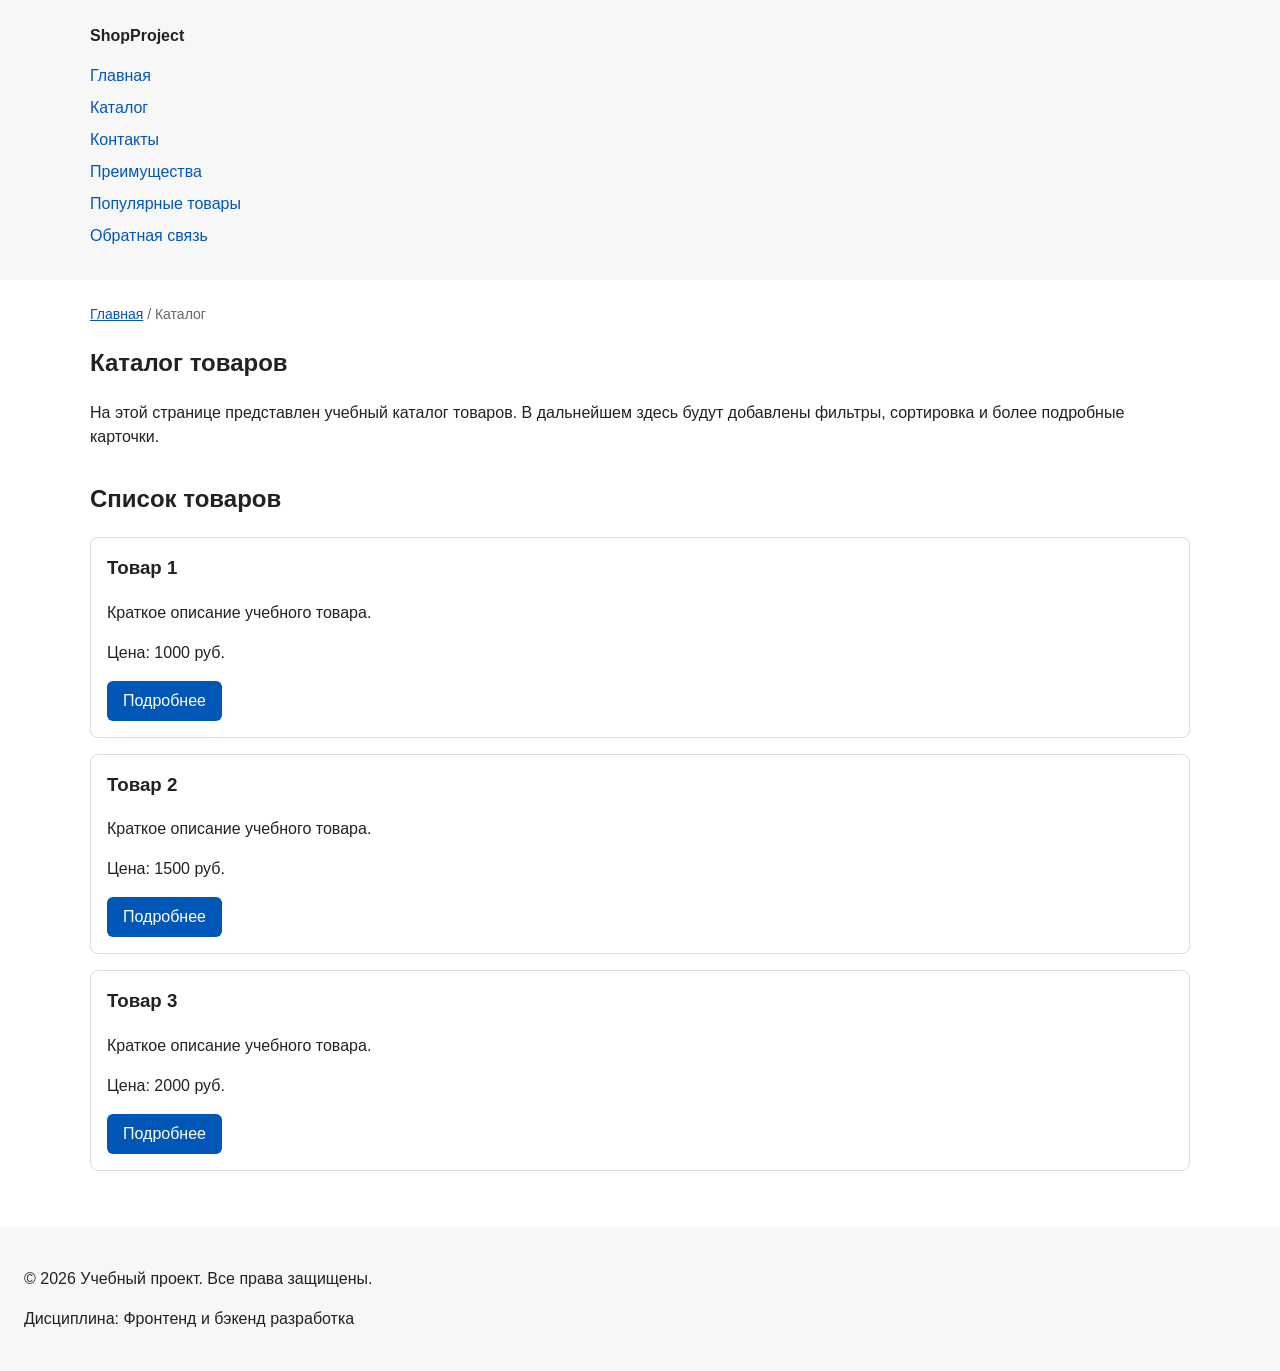
==== catalog.html @ af796faf "feat: add multi-page structure navigation and anchors" ====
<!DOCTYPE html>
<html lang="ru">
<head>
  <meta charset="UTF-8">
  <meta name="viewport" content="width=device-width, initial-scale=1.0">
  <meta name="description" content="Каталог товаров учебного интернет-магазина.">
  <title>Каталог товаров — Учебный интернет-магазин</title>
  <link rel="stylesheet" href="css/style.css">
</head>
<body>
  <header>
    <div class="site-header">
      <a class="site-logo" href="index.html">ShopProject</a>

      <nav class="site-nav" aria-label="Основная навигация">
        <ul class="site-nav__list">
          <li><a href="index.html">Главная</a></li>
          <li><a href="catalog.html">Каталог</a></li>
          <li><a href="contacts.html">Контакты</a></li>
          <li><a href="index.html#advantages">Преимущества</a></li>
          <li><a href="index.html#popular">Популярные товары</a></li>
          <li><a href="index.html#contacts">Обратная связь</a></li>
        </ul>
      </nav>
    </div>
  </header>

  <main>
    <nav class="breadcrumbs" aria-label="Хлебные крошки">
      <a href="index.html">Главная</a>
      <span>Каталог</span>
    </nav>

    <section class="section">
      <h1>Каталог товаров</h1>
      <p>
        На этой странице представлен учебный каталог товаров.
        В дальнейшем здесь будут добавлены фильтры, сортировка и более
        подробные карточки.
      </p>
    </section>

    <section class="section">
      <h2>Список товаров</h2>

      <article class="product-card">
        <h3>Товар 1</h3>
        <p>Краткое описание учебного товара.</p>
        <p>Цена: 1000 руб.</p>
        <a class="button" href="index.html#popular">Подробнее</a>
      </article>

      <article class="product-card">
        <h3>Товар 2</h3>
        <p>Краткое описание учебного товара.</p>
        <p>Цена: 1500 руб.</p>
        <a class="button" href="index.html#popular">Подробнее</a>
      </article>

      <article class="product-card">
        <h3>Товар 3</h3>
        <p>Краткое описание учебного товара.</p>
        <p>Цена: 2000 руб.</p>
        <a class="button" href="index.html#popular">Подробнее</a>
      </article>
    </section>
  </main>

  <footer>
    <p>&copy; 2026 Учебный проект. Все права защищены.</p>
    <p>Дисциплина: Фронтенд и бэкенд разработка</p>
  </footer>
</body>
</html>
---- css/style.css ----
/* ===============================
   1. Переменные проекта
   =============================== */

:root {
  /* Основные цвета проекта */
  --color-bg: #ffffff;
  --color-text: #222222;
  --color-muted: #666666;
  --color-primary: #0057b8;
  --color-primary-dark: #003f86;
  --color-border: #dddddd;
  --color-surface: #f7f7f7;
  --color-surface-accent: #eef5ff;
  --color-danger: #b00020;
  --color-success: #168a2f;
  --color-success-bg: #eefaf0;
  --color-white: #ffffff;

  /* Отступы */
  --space-xs: 4px;
  --space-sm: 8px;
  --space-md: 16px;
  --space-lg: 24px;
  --space-xl: 32px;

  /* Скругления */
  --radius-sm: 6px;
  --radius-md: 8px;
  --radius-lg: 12px;

  /* Размеры */
  --container-width: 1100px;
}

/* ===============================
   2. Базовые стили
   =============================== */

* {
  box-sizing: border-box;
}

html {
  scroll-behavior: smooth;
}

body {
  margin: 0;
  font-family: Arial, sans-serif;
  line-height: 1.5;
  color: var(--color-text);
  background-color: var(--color-bg);
}

header,
main,
footer {
  padding: var(--space-lg);
}

header {
  background-color: var(--color-surface);
}

footer {
  background-color: var(--color-surface);
}

/* ===============================
   3. Общие элементы интерфейса
   =============================== */

a {
  color: var(--color-primary);
}

a:hover {
  color: var(--color-primary-dark);
}

a:focus-visible {
  outline: 2px solid var(--color-primary);
  outline-offset: 3px;
}

:target {
  outline: 2px dashed var(--color-primary);
  outline-offset: 4px;
}

.button {
  display: inline-block;
  padding: var(--space-sm) var(--space-md);
  color: var(--color-white);
  background-color: var(--color-primary);
  text-decoration: none;
  border: none;
  border-radius: var(--radius-sm);
  cursor: pointer;
}

.button:hover {
  color: var(--color-white);
  background-color: var(--color-primary-dark);
}

.button:focus-visible {
  outline: 2px solid var(--color-primary);
  outline-offset: 3px;
}

.button:disabled {
  opacity: 0.6;
  cursor: not-allowed;
}

/* ===============================
   4. Компоненты страницы
   =============================== */

.site-header {
  max-width: var(--container-width);
  margin: 0 auto;
}

.site-logo {
  font-weight: bold;
  text-decoration: none;
  color: var(--color-text);
}

.site-nav__list {
  padding: 0;
  margin: var(--space-md) 0 0;
  list-style: none;
}

.site-nav__list li {
  margin-bottom: var(--space-sm);
}

.site-nav__list a {
  color: var(--color-primary);
  text-decoration: none;
}

.site-nav__list a:hover {
  color: var(--color-primary-dark);
  text-decoration: underline;
}

.breadcrumbs {
  max-width: var(--container-width);
  margin: 0 auto var(--space-md);
  font-size: 14px;
  color: var(--color-muted);
}

.breadcrumbs a {
  color: var(--color-primary);
}

.breadcrumbs span::before {
  content: " / ";
  color: var(--color-muted);
}

.hero {
  max-width: var(--container-width);
  margin: 0 auto var(--space-xl);
  padding: var(--space-xl) var(--space-lg);
  background-color: var(--color-surface-accent);
  border-radius: var(--radius-lg);
}

.section {
  max-width: var(--container-width);
  margin: 0 auto var(--space-xl);
}

.section h2 {
  margin-top: 0;
}

.product-card {
  margin-bottom: var(--space-md);
  padding: var(--space-md);
  border: 1px solid var(--color-border);
  border-radius: var(--radius-md);
  background-color: var(--color-bg);
}

.product-card:hover {
  border-color: var(--color-primary);
}

.product-card h3 {
  margin-top: 0;
}

.aside-info {
  max-width: var(--container-width);
  margin: 0 auto var(--space-xl);
  padding: var(--space-md);
  border-left: 4px solid var(--color-primary);
  background-color: var(--color-surface);
}

/* ===============================
   5. Форма и модальное окно
   =============================== */

.order-dialog {
  width: min(100% - 32px, 560px);
  padding: var(--space-lg);
  border: none;
  border-radius: var(--radius-lg);
}

.order-dialog::backdrop {
  background-color: rgba(0, 0, 0, 0.5);
}

.form-field {
  margin-bottom: var(--space-md);
}

.form-field label {
  display: block;
  margin-bottom: var(--space-xs);
}

.form-field input,
.form-field select,
.form-field textarea {
  width: 100%;
  padding: 10px 12px;
  border: 1px solid var(--color-border);
  border-radius: var(--radius-sm);
  font: inherit;
}

.form-field input[type="checkbox"] {
  width: auto;
}

.form-field small {
  display: block;
  margin-top: var(--space-xs);
  color: var(--color-muted);
}

.form-field input:hover,
.form-field select:hover,
.form-field textarea:hover {
  border-color: var(--color-primary);
}

.form-field input:focus-visible,
.form-field select:focus-visible,
.form-field textarea:focus-visible,
.form-actions button:focus-visible {
  outline: 2px solid var(--color-primary);
  outline-offset: 3px;
}

.form-field input[aria-invalid="true"],
.form-field select[aria-invalid="true"],
.form-field textarea[aria-invalid="true"] {
  border-color: var(--color-danger);
}

.form-actions {
  display: flex;
  gap: var(--space-md);
  margin-top: var(--space-lg);
}

.success-message {
  max-width: var(--container-width);
  margin: var(--space-lg) auto;
  padding: var(--space-md);
  border-left: 4px solid var(--color-success);
  background-color: var(--color-success-bg);
}
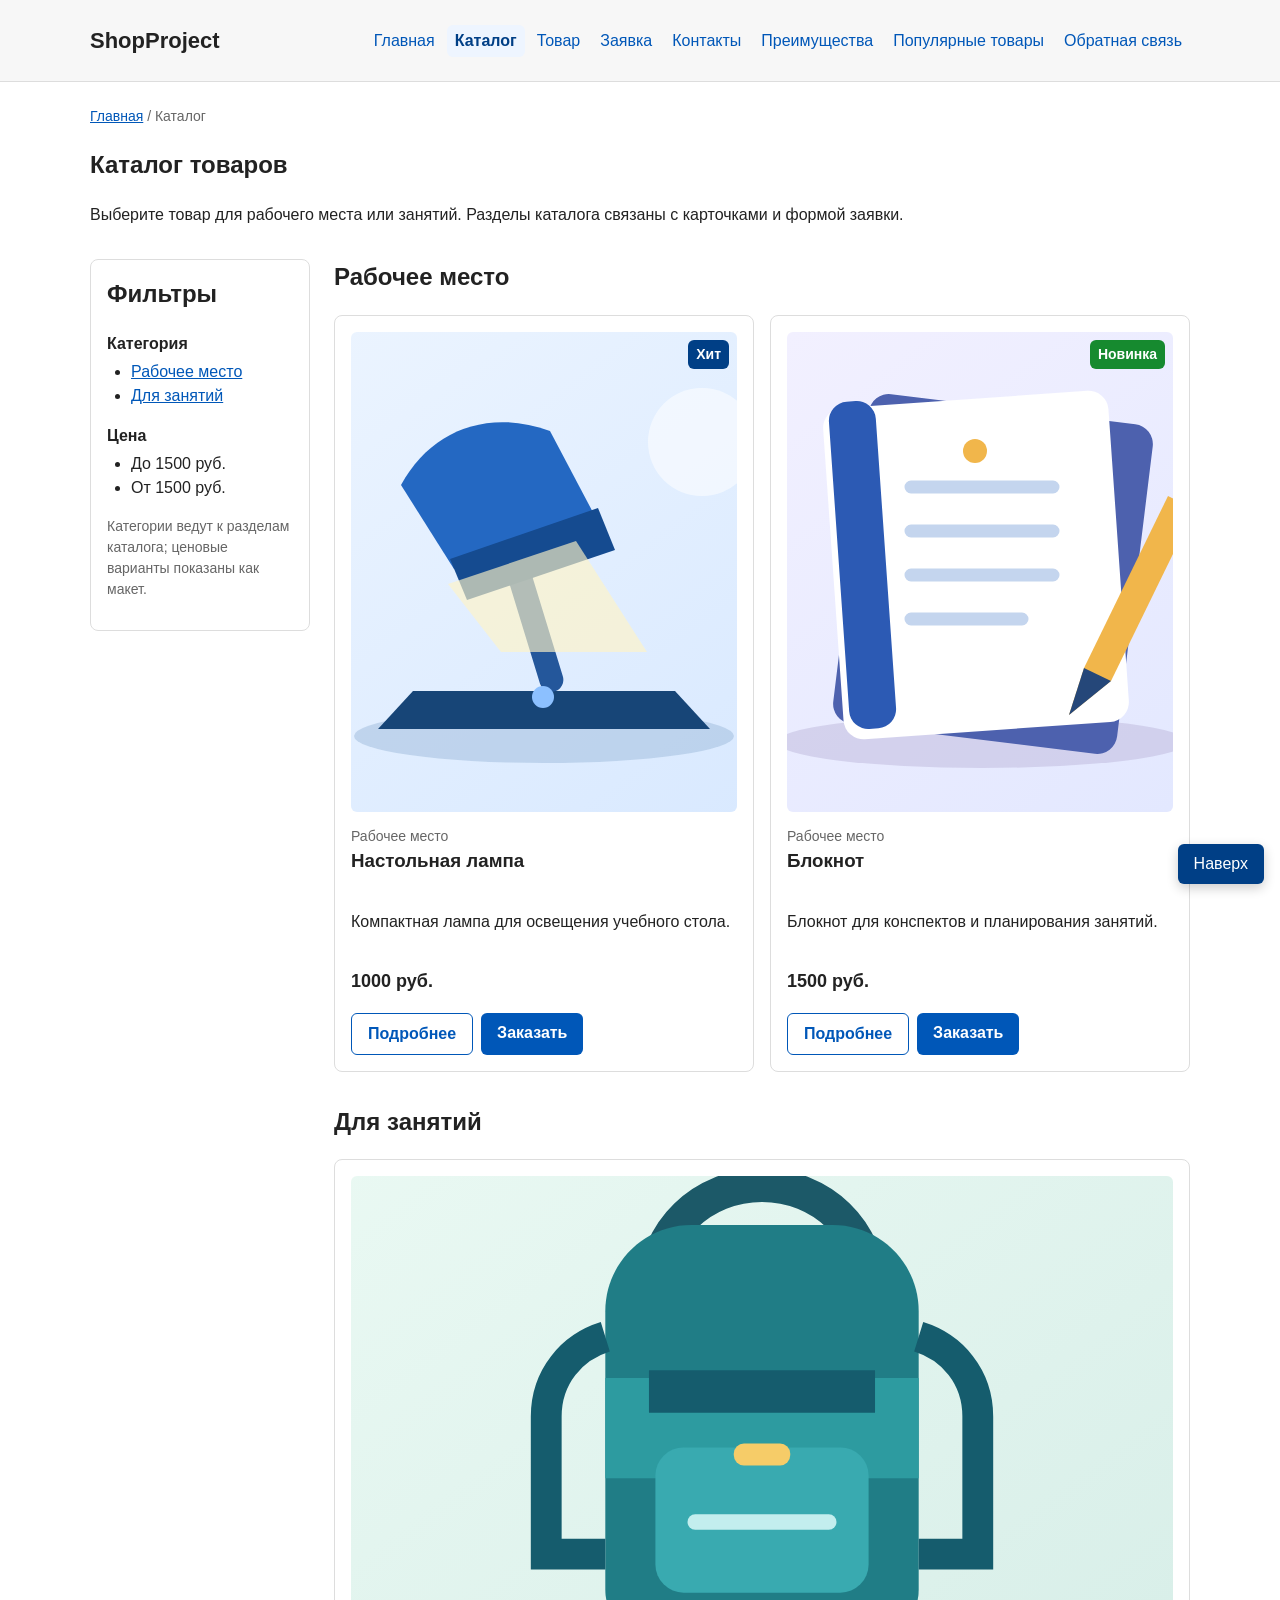
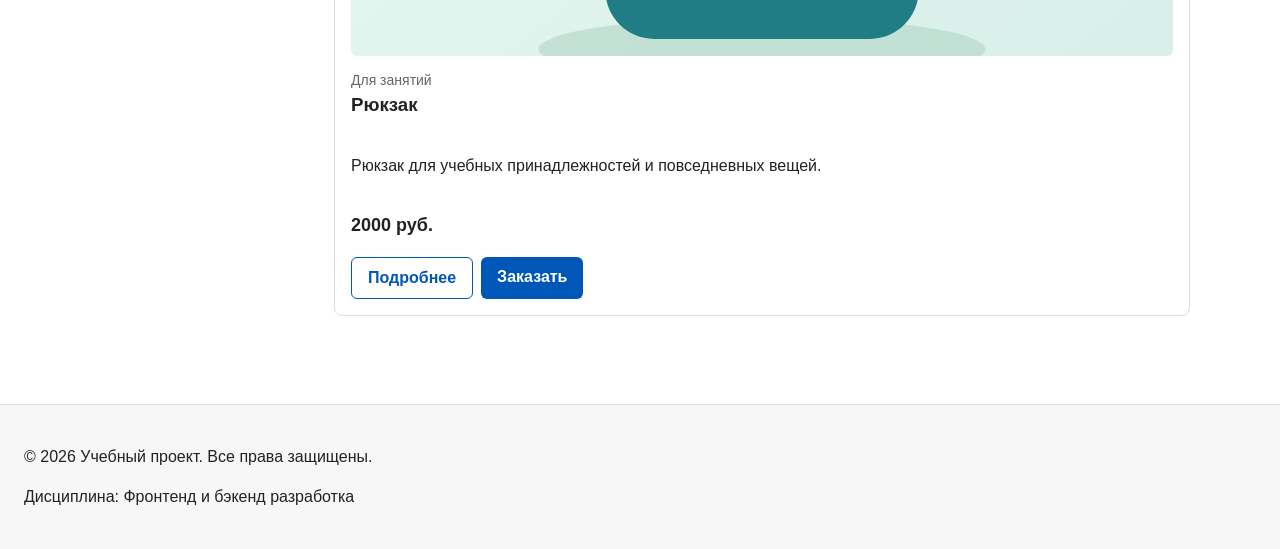
==== commit 19217477: "feat: complete HTML CSS control work 1" ====
--- a/catalog.html
+++ b/catalog.html
@@ -3,23 +3,24 @@
 <head>
   <meta charset="UTF-8">
   <meta name="viewport" content="width=device-width, initial-scale=1.0">
-  <meta name="description" content="Каталог товаров учебного интернет-магазина.">
+  <meta name="description" content="Каталог товаров для учёбы и рабочего места.">
   <title>Каталог товаров — Учебный интернет-магазин</title>
   <link rel="stylesheet" href="css/style.css">
 </head>
 <body>
-  <header>
+  <header id="top">
     <div class="site-header">
       <a class="site-logo" href="index.html">ShopProject</a>
-
       <nav class="site-nav" aria-label="Основная навигация">
         <ul class="site-nav__list">
-          <li><a href="index.html">Главная</a></li>
-          <li><a href="catalog.html">Каталог</a></li>
-          <li><a href="contacts.html">Контакты</a></li>
-          <li><a href="index.html#advantages">Преимущества</a></li>
-          <li><a href="index.html#popular">Популярные товары</a></li>
-          <li><a href="index.html#contacts">Обратная связь</a></li>
+          <li class="site-nav__item"><a class="site-nav__link" href="index.html">Главная</a></li>
+          <li class="site-nav__item"><a class="site-nav__link site-nav__link--active" href="catalog.html" aria-current="page">Каталог</a></li>
+          <li class="site-nav__item"><a class="site-nav__link" href="product.html">Товар</a></li>
+          <li class="site-nav__item"><a class="site-nav__link" href="order.html">Заявка</a></li>
+          <li class="site-nav__item"><a class="site-nav__link" href="contacts.html">Контакты</a></li>
+          <li class="site-nav__item"><a class="site-nav__link" href="index.html#advantages">Преимущества</a></li>
+          <li class="site-nav__item"><a class="site-nav__link" href="index.html#popular">Популярные товары</a></li>
+          <li class="site-nav__item"><a class="site-nav__link" href="index.html#contacts">Обратная связь</a></li>
         </ul>
       </nav>
     </div>
@@ -31,44 +32,87 @@
       <span>Каталог</span>
     </nav>
 
-    <section class="section">
-      <h1>Каталог товаров</h1>
-      <p>
-        На этой странице представлен учебный каталог товаров.
-        В дальнейшем здесь будут добавлены фильтры, сортировка и более
-        подробные карточки.
-      </p>
+    <section class="section" aria-labelledby="catalog-heading">
+      <h1 id="catalog-heading">Каталог товаров</h1>
+      <p>Выберите товар для рабочего места или занятий. Разделы каталога связаны с карточками и формой заявки.</p>
     </section>
 
-    <section class="section">
-      <h2>Список товаров</h2>
+    <div class="catalog-layout">
+      <aside class="catalog-filter" aria-labelledby="filters-heading">
+        <h2 id="filters-heading">Фильтры</h2>
+        <div class="catalog-filter__group">
+          <h3>Категория</h3>
+          <ul class="catalog-filter__list">
+            <li><a href="#workspace">Рабочее место</a></li>
+            <li><a href="#study">Для занятий</a></li>
+          </ul>
+        </div>
+        <div class="catalog-filter__group">
+          <h3>Цена</h3>
+          <ul class="catalog-filter__list">
+            <li>До 1500 руб.</li>
+            <li>От 1500 руб.</li>
+          </ul>
+        </div>
+        <p class="catalog-filter__note">Категории ведут к разделам каталога; ценовые варианты показаны как макет.</p>
+      </aside>
 
-      <article class="product-card">
-        <h3>Товар 1</h3>
-        <p>Краткое описание учебного товара.</p>
-        <p>Цена: 1000 руб.</p>
-        <a class="button" href="index.html#popular">Подробнее</a>
-      </article>
+      <div class="catalog-layout__content">
+        <section class="section" id="workspace" aria-labelledby="workspace-heading">
+          <h2 id="workspace-heading">Рабочее место</h2>
+          <div class="product-grid">
+            <article class="product-card product-card--featured">
+              <span class="product-card__badge">Хит</span>
+              <img class="product-card__image" src="images/lamp.svg" alt="Настольная лампа" width="640" height="480" loading="lazy">
+              <p class="product-card__category">Рабочее место</p>
+              <h3 class="product-card__title">Настольная лампа</h3>
+              <p class="product-card__description">Компактная лампа для освещения учебного стола.</p>
+              <p class="product-card__price">1000 руб.</p>
+              <div class="product-card__actions">
+                <a class="button button--secondary" href="product.html#lamp">Подробнее</a>
+                <a class="button" href="order.html#order-form">Заказать</a>
+              </div>
+            </article>
 
-      <article class="product-card">
-        <h3>Товар 2</h3>
-        <p>Краткое описание учебного товара.</p>
-        <p>Цена: 1500 руб.</p>
-        <a class="button" href="index.html#popular">Подробнее</a>
-      </article>
+            <article class="product-card product-card--new">
+              <span class="product-card__badge">Новинка</span>
+              <img class="product-card__image" src="images/notebook.svg" alt="Блокнот" width="640" height="480" loading="lazy">
+              <p class="product-card__category">Рабочее место</p>
+              <h3 class="product-card__title">Блокнот</h3>
+              <p class="product-card__description">Блокнот для конспектов и планирования занятий.</p>
+              <p class="product-card__price">1500 руб.</p>
+              <div class="product-card__actions">
+                <a class="button button--secondary" href="product.html#notebook">Подробнее</a>
+                <a class="button" href="order.html#order-form">Заказать</a>
+              </div>
+            </article>
+          </div>
+        </section>
 
-      <article class="product-card">
-        <h3>Товар 3</h3>
-        <p>Краткое описание учебного товара.</p>
-        <p>Цена: 2000 руб.</p>
-        <a class="button" href="index.html#popular">Подробнее</a>
-      </article>
-    </section>
+        <section class="section" id="study" aria-labelledby="study-heading">
+          <h2 id="study-heading">Для занятий</h2>
+          <div class="product-grid">
+            <article class="product-card">
+              <img class="product-card__image" src="images/backpack.svg" alt="Рюкзак" width="640" height="480" loading="lazy">
+              <p class="product-card__category">Для занятий</p>
+              <h3 class="product-card__title">Рюкзак</h3>
+              <p class="product-card__description">Рюкзак для учебных принадлежностей и повседневных вещей.</p>
+              <p class="product-card__price">2000 руб.</p>
+              <div class="product-card__actions">
+                <a class="button button--secondary" href="product.html#backpack">Подробнее</a>
+                <a class="button" href="order.html#order-form">Заказать</a>
+              </div>
+            </article>
+          </div>
+        </section>
+      </div>
+    </div>
   </main>
 
   <footer>
     <p>&copy; 2026 Учебный проект. Все права защищены.</p>
     <p>Дисциплина: Фронтенд и бэкенд разработка</p>
   </footer>
+  <a class="back-to-top" href="#top">Наверх</a>
 </body>
 </html>
--- a/css/style.css
+++ b/css/style.css
@@ -53,6 +53,11 @@
   background-color: var(--color-bg);
 }
 
+img {
+  display: block;
+  max-width: 100%;
+}
+
 header,
 main,
 footer {
@@ -61,10 +66,12 @@
 
 header {
   background-color: var(--color-surface);
+  border-bottom: 1px solid var(--color-border);
 }
 
 footer {
   background-color: var(--color-surface);
+  border-top: 1px solid var(--color-border);
 }
 
 /* ===============================
@@ -98,6 +105,9 @@
   border: none;
   border-radius: var(--radius-sm);
   cursor: pointer;
+  font: inherit;
+  font-weight: bold;
+  text-align: center;
 }
 
 .button:hover {
@@ -110,9 +120,21 @@
   outline-offset: 3px;
 }
 
-.button:disabled {
+button:disabled,
+.button--disabled {
   opacity: 0.6;
   cursor: not-allowed;
+}
+
+.button--secondary {
+  color: var(--color-primary);
+  background-color: var(--color-white);
+  border: 1px solid var(--color-primary);
+}
+
+.button--secondary:hover {
+  color: var(--color-white);
+  background-color: var(--color-primary-dark);
 }
 
 /* ===============================
@@ -122,32 +144,50 @@
 .site-header {
   max-width: var(--container-width);
   margin: 0 auto;
+  display: flex;
+  flex-wrap: wrap;
+  align-items: center;
+  justify-content: space-between;
+  gap: var(--space-md);
 }
 
 .site-logo {
   font-weight: bold;
+  font-size: 22px;
   text-decoration: none;
   color: var(--color-text);
 }
 
 .site-nav__list {
+  display: flex;
+  flex-wrap: wrap;
+  gap: var(--space-xs);
   padding: 0;
-  margin: var(--space-md) 0 0;
+  margin: 0;
   list-style: none;
 }
 
-.site-nav__list li {
-  margin-bottom: var(--space-sm);
-}
-
-.site-nav__list a {
+.site-nav__item {
+  margin: 0;
+}
+
+.site-nav__link {
+  display: inline-block;
+  padding: var(--space-xs) var(--space-sm);
   color: var(--color-primary);
   text-decoration: none;
-}
-
-.site-nav__list a:hover {
+  border-radius: var(--radius-sm);
+}
+
+.site-nav__link:hover {
   color: var(--color-primary-dark);
   text-decoration: underline;
+}
+
+.site-nav__link--active {
+  color: var(--color-primary-dark);
+  background-color: var(--color-surface-accent);
+  font-weight: bold;
 }
 
 .breadcrumbs {
@@ -161,6 +201,7 @@
   color: var(--color-primary);
 }
 
+.breadcrumbs a + a::before,
 .breadcrumbs span::before {
   content: " / ";
   color: var(--color-muted);
@@ -170,10 +211,23 @@
   max-width: var(--container-width);
   margin: 0 auto var(--space-xl);
   padding: var(--space-xl) var(--space-lg);
-  background-color: var(--color-surface-accent);
+  background: linear-gradient(135deg, var(--color-surface-accent), var(--color-white));
+  border: 1px solid var(--color-border);
   border-radius: var(--radius-lg);
 }
 
+.hero h1 {
+  margin-top: 0;
+  font-size: clamp(28px, 4vw, 42px);
+}
+
+.hero__actions {
+  display: flex;
+  flex-wrap: wrap;
+  gap: var(--space-sm);
+  margin-top: var(--space-lg);
+}
+
 .section {
   max-width: var(--container-width);
   margin: 0 auto var(--space-xl);
@@ -183,8 +237,32 @@
   margin-top: 0;
 }
 
+.advantages-list {
+  display: grid;
+  grid-template-columns: repeat(auto-fit, minmax(210px, 1fr));
+  gap: var(--space-md);
+  padding: 0;
+  list-style: none;
+}
+
+.advantages-list li {
+  padding: var(--space-md);
+  background-color: var(--color-surface);
+  border-radius: var(--radius-md);
+}
+
+.product-grid {
+  display: grid;
+  grid-template-columns: repeat(auto-fit, minmax(240px, 1fr));
+  gap: var(--space-md);
+}
+
 .product-card {
-  margin-bottom: var(--space-md);
+  position: relative;
+  display: flex;
+  flex-direction: column;
+  min-width: 0;
+  margin-bottom: 0;
   padding: var(--space-md);
   border: 1px solid var(--color-border);
   border-radius: var(--radius-md);
@@ -193,10 +271,56 @@
 
 .product-card:hover {
   border-color: var(--color-primary);
-}
-
-.product-card h3 {
-  margin-top: 0;
+  box-shadow: 0 8px 24px rgba(0, 63, 134, 0.12);
+}
+
+.product-card__badge {
+  position: absolute;
+  top: var(--space-lg);
+  right: var(--space-lg);
+  z-index: 1;
+  padding: var(--space-xs) var(--space-sm);
+  color: var(--color-white);
+  background-color: var(--color-primary-dark);
+  border-radius: var(--radius-sm);
+  font-size: 14px;
+  font-weight: bold;
+}
+
+.product-card--new .product-card__badge {
+  background-color: var(--color-success);
+}
+
+.product-card__image {
+  width: 100%;
+  aspect-ratio: 4 / 3;
+  object-fit: cover;
+  border-radius: var(--radius-sm);
+}
+
+.product-card__category {
+  margin-bottom: 0;
+  color: var(--color-muted);
+  font-size: 14px;
+}
+
+.product-card__title {
+  margin-top: 0;
+}
+
+.product-card__description {
+  flex-grow: 1;
+}
+
+.product-card__price {
+  font-size: 18px;
+  font-weight: bold;
+}
+
+.product-card__actions {
+  display: flex;
+  flex-wrap: wrap;
+  gap: var(--space-sm);
 }
 
 .aside-info {
@@ -205,6 +329,157 @@
   padding: var(--space-md);
   border-left: 4px solid var(--color-primary);
   background-color: var(--color-surface);
+}
+
+.catalog-layout {
+  display: grid;
+  grid-template-columns: 220px minmax(0, 1fr);
+  gap: var(--space-lg);
+  max-width: var(--container-width);
+  margin: 0 auto var(--space-xl);
+}
+
+.catalog-filter {
+  position: sticky;
+  top: var(--space-md);
+  z-index: 2;
+  align-self: start;
+  padding: var(--space-md);
+  border: 1px solid var(--color-border);
+  border-radius: var(--radius-md);
+  background-color: var(--color-white);
+}
+
+.catalog-filter h2 {
+  margin-top: 0;
+}
+
+.catalog-filter__group {
+  margin-bottom: var(--space-md);
+}
+
+.catalog-filter__group h3 {
+  margin-bottom: var(--space-xs);
+  font-size: 16px;
+}
+
+.catalog-filter__list {
+  margin: 0;
+  padding-left: var(--space-lg);
+}
+
+.catalog-filter__note {
+  color: var(--color-muted);
+  font-size: 14px;
+}
+
+.catalog-layout__content {
+  min-width: 0;
+}
+
+.product-detail {
+  display: grid;
+  grid-template-columns: minmax(0, 1fr) minmax(0, 1fr);
+  gap: var(--space-lg);
+  margin-bottom: var(--space-lg);
+  padding: var(--space-md);
+  border: 1px solid var(--color-border);
+  border-radius: var(--radius-lg);
+}
+
+.product-detail__image {
+  width: 100%;
+  border-radius: var(--radius-md);
+}
+
+.product-detail__content {
+  display: flex;
+  flex-direction: column;
+  align-items: flex-start;
+}
+
+.product-detail__category {
+  color: var(--color-muted);
+}
+
+.product-detail__title {
+  margin-top: 0;
+}
+
+.product-detail__price {
+  margin-top: auto;
+  font-size: 20px;
+  font-weight: bold;
+}
+
+.comparison-table-wrap {
+  overflow-x: auto;
+}
+
+.comparison-table {
+  width: 100%;
+  min-width: 620px;
+  border-collapse: collapse;
+}
+
+.comparison-table caption {
+  margin-bottom: var(--space-sm);
+  font-weight: bold;
+  text-align: left;
+}
+
+.comparison-table th,
+.comparison-table td {
+  padding: var(--space-sm) var(--space-md);
+  border: 1px solid var(--color-border);
+  text-align: left;
+}
+
+.comparison-table thead {
+  background-color: var(--color-surface-accent);
+}
+
+.comparison-table tbody tr:nth-child(even) {
+  background-color: var(--color-surface);
+}
+
+.order-page {
+  display: grid;
+  grid-template-columns: minmax(0, 1fr) minmax(0, 1.25fr);
+  gap: var(--space-lg);
+}
+
+.order-page__intro h1 {
+  margin-top: 0;
+}
+
+.order-page__note {
+  padding: var(--space-md);
+  border-left: 4px solid var(--color-primary);
+  background-color: var(--color-surface-accent);
+}
+
+.order-page__note h2 {
+  margin-top: 0;
+  font-size: 18px;
+}
+
+.back-to-top {
+  position: fixed;
+  right: var(--space-md);
+  bottom: var(--space-md);
+  z-index: 10;
+  padding: var(--space-sm) var(--space-md);
+  color: var(--color-white);
+  background-color: var(--color-primary-dark);
+  border-radius: var(--radius-sm);
+  text-decoration: none;
+  box-shadow: 0 4px 12px rgba(0, 0, 0, 0.2);
+}
+
+.back-to-top:hover {
+  color: var(--color-white);
+  background-color: var(--color-primary);
 }
 
 /* ===============================
@@ -213,6 +488,8 @@
 
 .order-dialog {
   width: min(100% - 32px, 560px);
+  max-height: 90vh;
+  overflow: auto;
   padding: var(--space-lg);
   border: none;
   border-radius: var(--radius-lg);
@@ -229,6 +506,7 @@
 .form-field label {
   display: block;
   margin-bottom: var(--space-xs);
+  font-weight: bold;
 }
 
 .form-field input,
@@ -239,10 +517,12 @@
   border: 1px solid var(--color-border);
   border-radius: var(--radius-sm);
   font: inherit;
+  background-color: var(--color-white);
 }
 
 .form-field input[type="checkbox"] {
   width: auto;
+  margin-right: var(--space-xs);
 }
 
 .form-field small {
@@ -273,10 +553,18 @@
 
 .form-actions {
   display: flex;
+  flex-wrap: wrap;
   gap: var(--space-md);
   margin-top: var(--space-lg);
 }
 
+.order-form--page {
+  padding: var(--space-lg);
+  border: 1px solid var(--color-border);
+  border-radius: var(--radius-lg);
+  background-color: var(--color-white);
+}
+
 .success-message {
   max-width: var(--container-width);
   margin: var(--space-lg) auto;
@@ -284,3 +572,15 @@
   border-left: 4px solid var(--color-success);
   background-color: var(--color-success-bg);
 }
+
+@media (max-width: 820px) {
+  .catalog-layout,
+  .product-detail,
+  .order-page {
+    grid-template-columns: minmax(0, 1fr);
+  }
+
+  .catalog-filter {
+    position: static;
+  }
+}
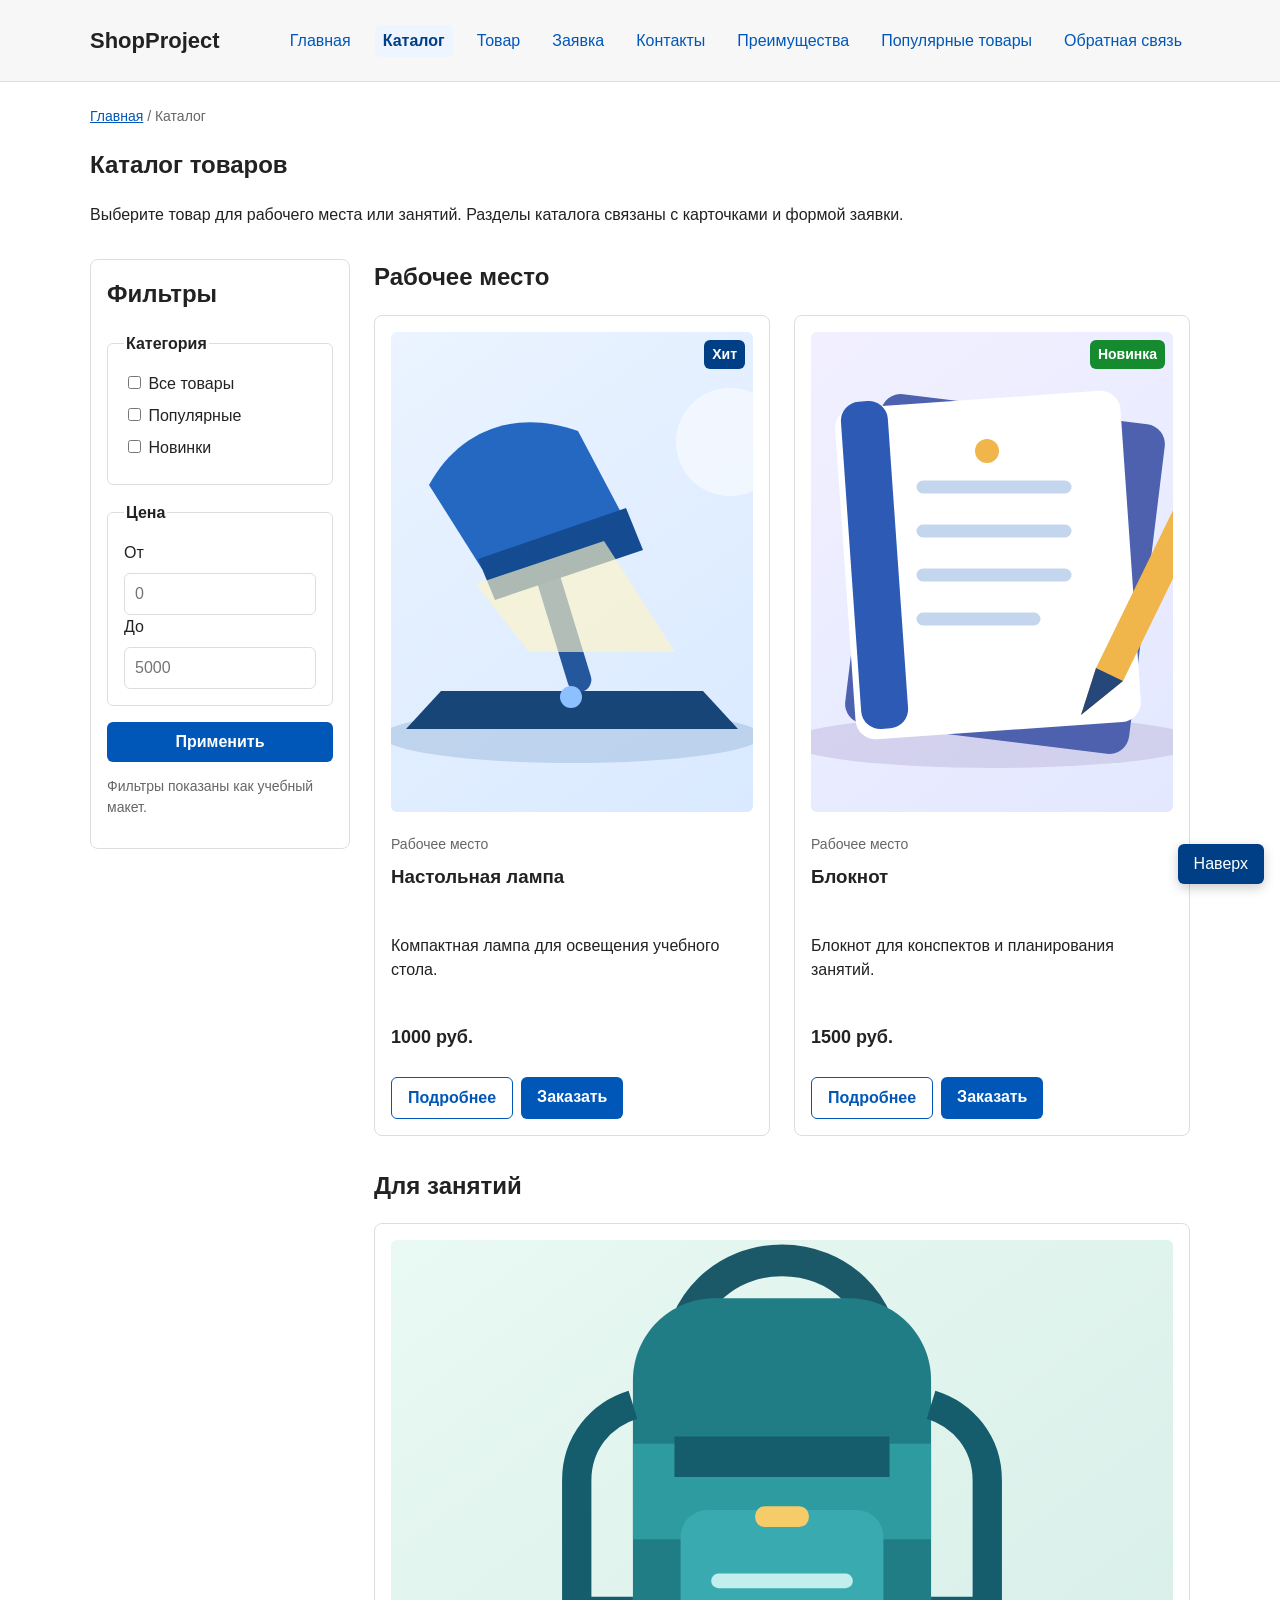
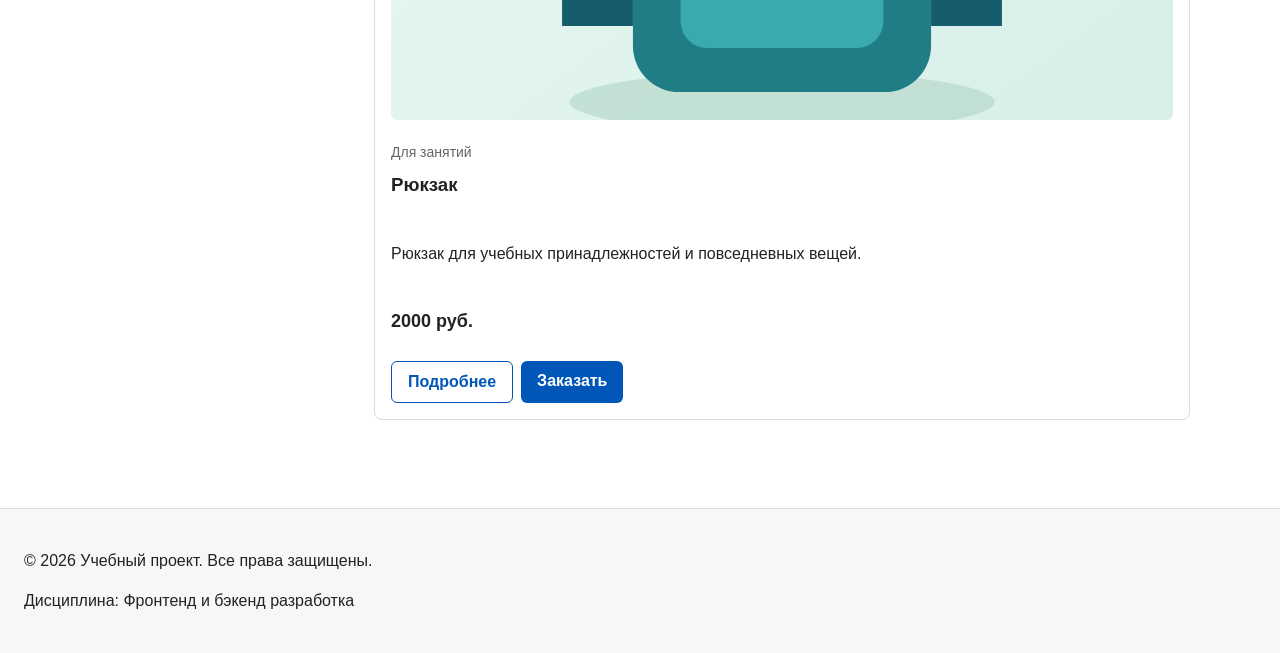
==== commit 69e64d8a: "feat: add flex navigation and grid catalog layout" ====
--- a/catalog.html
+++ b/catalog.html
@@ -38,29 +38,31 @@
     </section>
 
     <div class="catalog-layout">
-      <aside class="catalog-filter" aria-labelledby="filters-heading">
+      <aside class="catalog-filters catalog-filter" aria-labelledby="filters-heading">
         <h2 id="filters-heading">Фильтры</h2>
-        <div class="catalog-filter__group">
-          <h3>Категория</h3>
-          <ul class="catalog-filter__list">
-            <li><a href="#workspace">Рабочее место</a></li>
-            <li><a href="#study">Для занятий</a></li>
-          </ul>
-        </div>
-        <div class="catalog-filter__group">
-          <h3>Цена</h3>
-          <ul class="catalog-filter__list">
-            <li>До 1500 руб.</li>
-            <li>От 1500 руб.</li>
-          </ul>
-        </div>
-        <p class="catalog-filter__note">Категории ведут к разделам каталога; ценовые варианты показаны как макет.</p>
+        <form class="filters-form" action="#" method="get">
+          <fieldset>
+            <legend>Категория</legend>
+            <label><input type="checkbox" name="category" value="all"> Все товары</label>
+            <label><input type="checkbox" name="category" value="popular"> Популярные</label>
+            <label><input type="checkbox" name="category" value="new"> Новинки</label>
+          </fieldset>
+          <fieldset>
+            <legend>Цена</legend>
+            <label for="price-from">От</label>
+            <input id="price-from" name="price-from" type="number" min="0" placeholder="0">
+            <label for="price-to">До</label>
+            <input id="price-to" name="price-to" type="number" min="0" placeholder="5000">
+          </fieldset>
+          <button class="button" type="submit">Применить</button>
+        </form>
+        <p class="catalog-filter__note">Фильтры показаны как учебный макет.</p>
       </aside>
 
-      <div class="catalog-layout__content">
+      <div class="catalog-products catalog-layout__content">
         <section class="section" id="workspace" aria-labelledby="workspace-heading">
           <h2 id="workspace-heading">Рабочее место</h2>
-          <div class="product-grid">
+          <div class="products-grid">
             <article class="product-card product-card--featured">
               <span class="product-card__badge">Хит</span>
               <img class="product-card__image" src="images/lamp.svg" alt="Настольная лампа" width="640" height="480" loading="lazy">
@@ -91,7 +93,7 @@
 
         <section class="section" id="study" aria-labelledby="study-heading">
           <h2 id="study-heading">Для занятий</h2>
-          <div class="product-grid">
+          <div class="products-grid">
             <article class="product-card">
               <img class="product-card__image" src="images/backpack.svg" alt="Рюкзак" width="640" height="480" loading="lazy">
               <p class="product-card__category">Для занятий</p>
--- a/css/style.css
+++ b/css/style.css
@@ -161,7 +161,9 @@
 .site-nav__list {
   display: flex;
   flex-wrap: wrap;
-  gap: var(--space-xs);
+  justify-content: center;
+  align-items: center;
+  gap: var(--space-md);
   padding: 0;
   margin: 0;
   list-style: none;
@@ -180,8 +182,8 @@
 }
 
 .site-nav__link:hover {
-  color: var(--color-primary-dark);
-  text-decoration: underline;
+  color: var(--color-white);
+  background-color: var(--color-primary);
 }
 
 .site-nav__link--active {
@@ -251,16 +253,17 @@
   border-radius: var(--radius-md);
 }
 
-.product-grid {
+.products-grid {
   display: grid;
   grid-template-columns: repeat(auto-fit, minmax(240px, 1fr));
-  gap: var(--space-md);
+  gap: var(--space-lg);
 }
 
 .product-card {
   position: relative;
   display: flex;
   flex-direction: column;
+  gap: var(--space-sm);
   min-width: 0;
   margin-bottom: 0;
   padding: var(--space-md);
@@ -321,6 +324,7 @@
   display: flex;
   flex-wrap: wrap;
   gap: var(--space-sm);
+  margin-top: auto;
 }
 
 .aside-info {
@@ -333,10 +337,15 @@
 
 .catalog-layout {
   display: grid;
-  grid-template-columns: 220px minmax(0, 1fr);
+  grid-template-columns: 260px minmax(0, 1fr);
+  grid-template-areas: "filters products";
   gap: var(--space-lg);
   max-width: var(--container-width);
   margin: 0 auto var(--space-xl);
+}
+
+.catalog-filters {
+  grid-area: filters;
 }
 
 .catalog-filter {
@@ -354,27 +363,47 @@
   margin-top: 0;
 }
 
-.catalog-filter__group {
-  margin-bottom: var(--space-md);
-}
-
-.catalog-filter__group h3 {
-  margin-bottom: var(--space-xs);
-  font-size: 16px;
-}
-
-.catalog-filter__list {
-  margin: 0;
-  padding-left: var(--space-lg);
-}
-
 .catalog-filter__note {
   color: var(--color-muted);
   font-size: 14px;
 }
 
+.catalog-products {
+  grid-area: products;
+}
+
 .catalog-layout__content {
   min-width: 0;
+}
+
+.filters-form {
+  display: grid;
+  gap: var(--space-md);
+}
+
+.filters-form fieldset {
+  min-width: 0;
+  margin: 0;
+  padding: var(--space-md);
+  border: 1px solid var(--color-border);
+  border-radius: var(--radius-sm);
+}
+
+.filters-form legend {
+  font-weight: 700;
+}
+
+.filters-form label {
+  display: block;
+  margin-bottom: var(--space-sm);
+}
+
+.filters-form input[type="number"] {
+  width: 100%;
+  padding: 8px 10px;
+  border: 1px solid var(--color-border);
+  border-radius: var(--radius-sm);
+  font: inherit;
 }
 
 .product-detail {
@@ -583,4 +612,8 @@
   .catalog-filter {
     position: static;
   }
-}
+
+  .catalog-layout {
+    grid-template-areas: "filters" "products";
+  }
+}
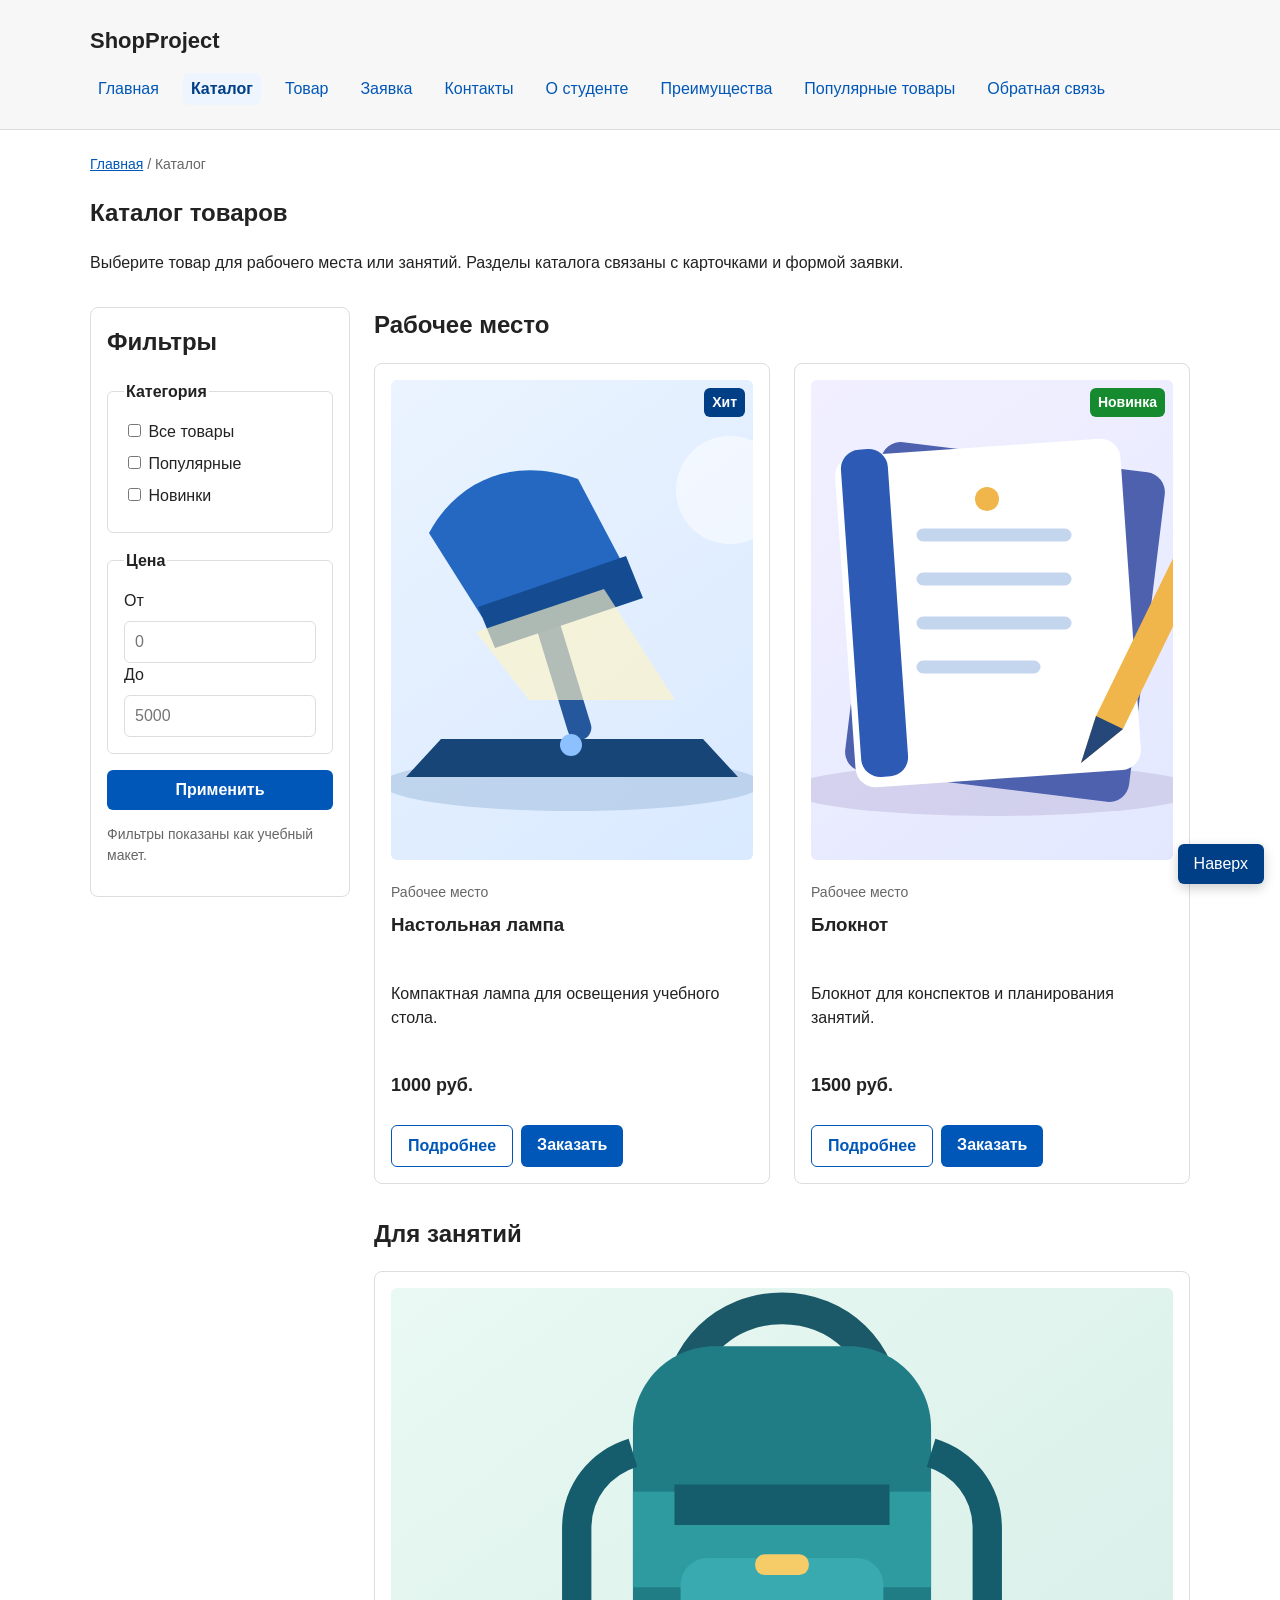
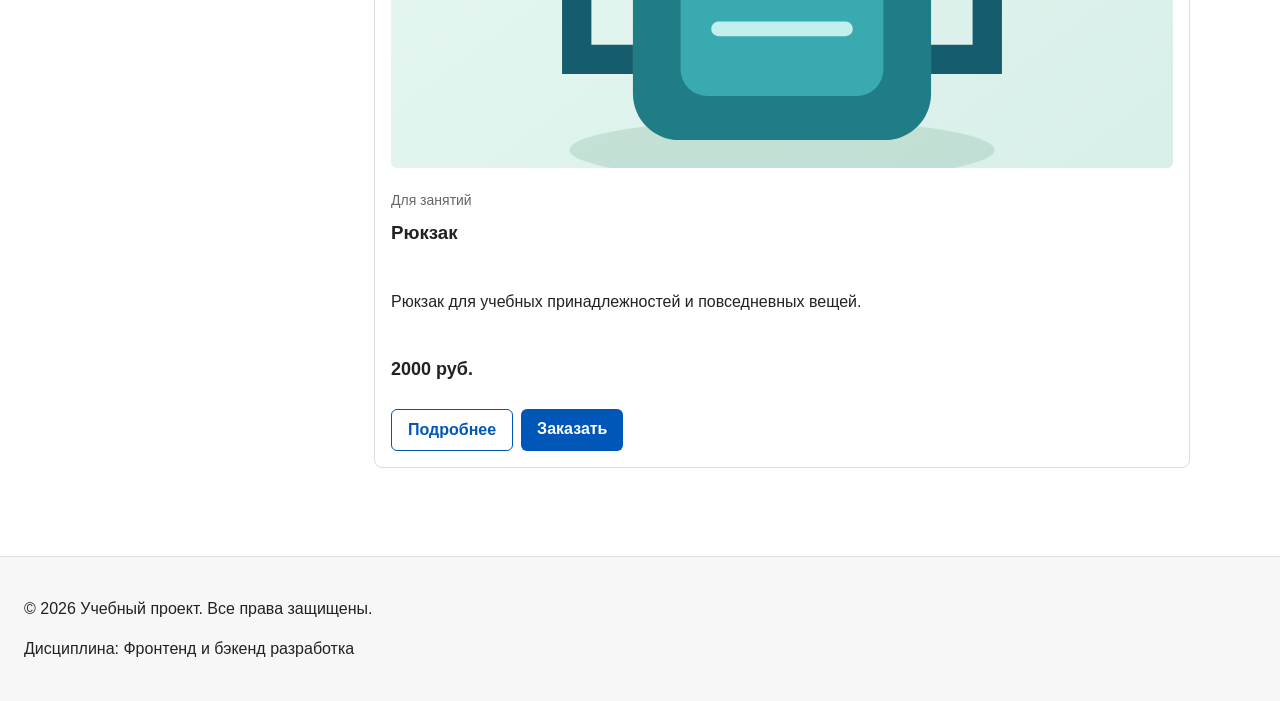
==== commit 942184a4: "feat: add student information page" ====
--- a/catalog.html
+++ b/catalog.html
@@ -18,6 +18,7 @@
           <li class="site-nav__item"><a class="site-nav__link" href="product.html">Товар</a></li>
           <li class="site-nav__item"><a class="site-nav__link" href="order.html">Заявка</a></li>
           <li class="site-nav__item"><a class="site-nav__link" href="contacts.html">Контакты</a></li>
+          <li class="site-nav__item"><a class="site-nav__link" href="student.html">О студенте</a></li>
           <li class="site-nav__item"><a class="site-nav__link" href="index.html#advantages">Преимущества</a></li>
           <li class="site-nav__item"><a class="site-nav__link" href="index.html#popular">Популярные товары</a></li>
           <li class="site-nav__item"><a class="site-nav__link" href="index.html#contacts">Обратная связь</a></li>
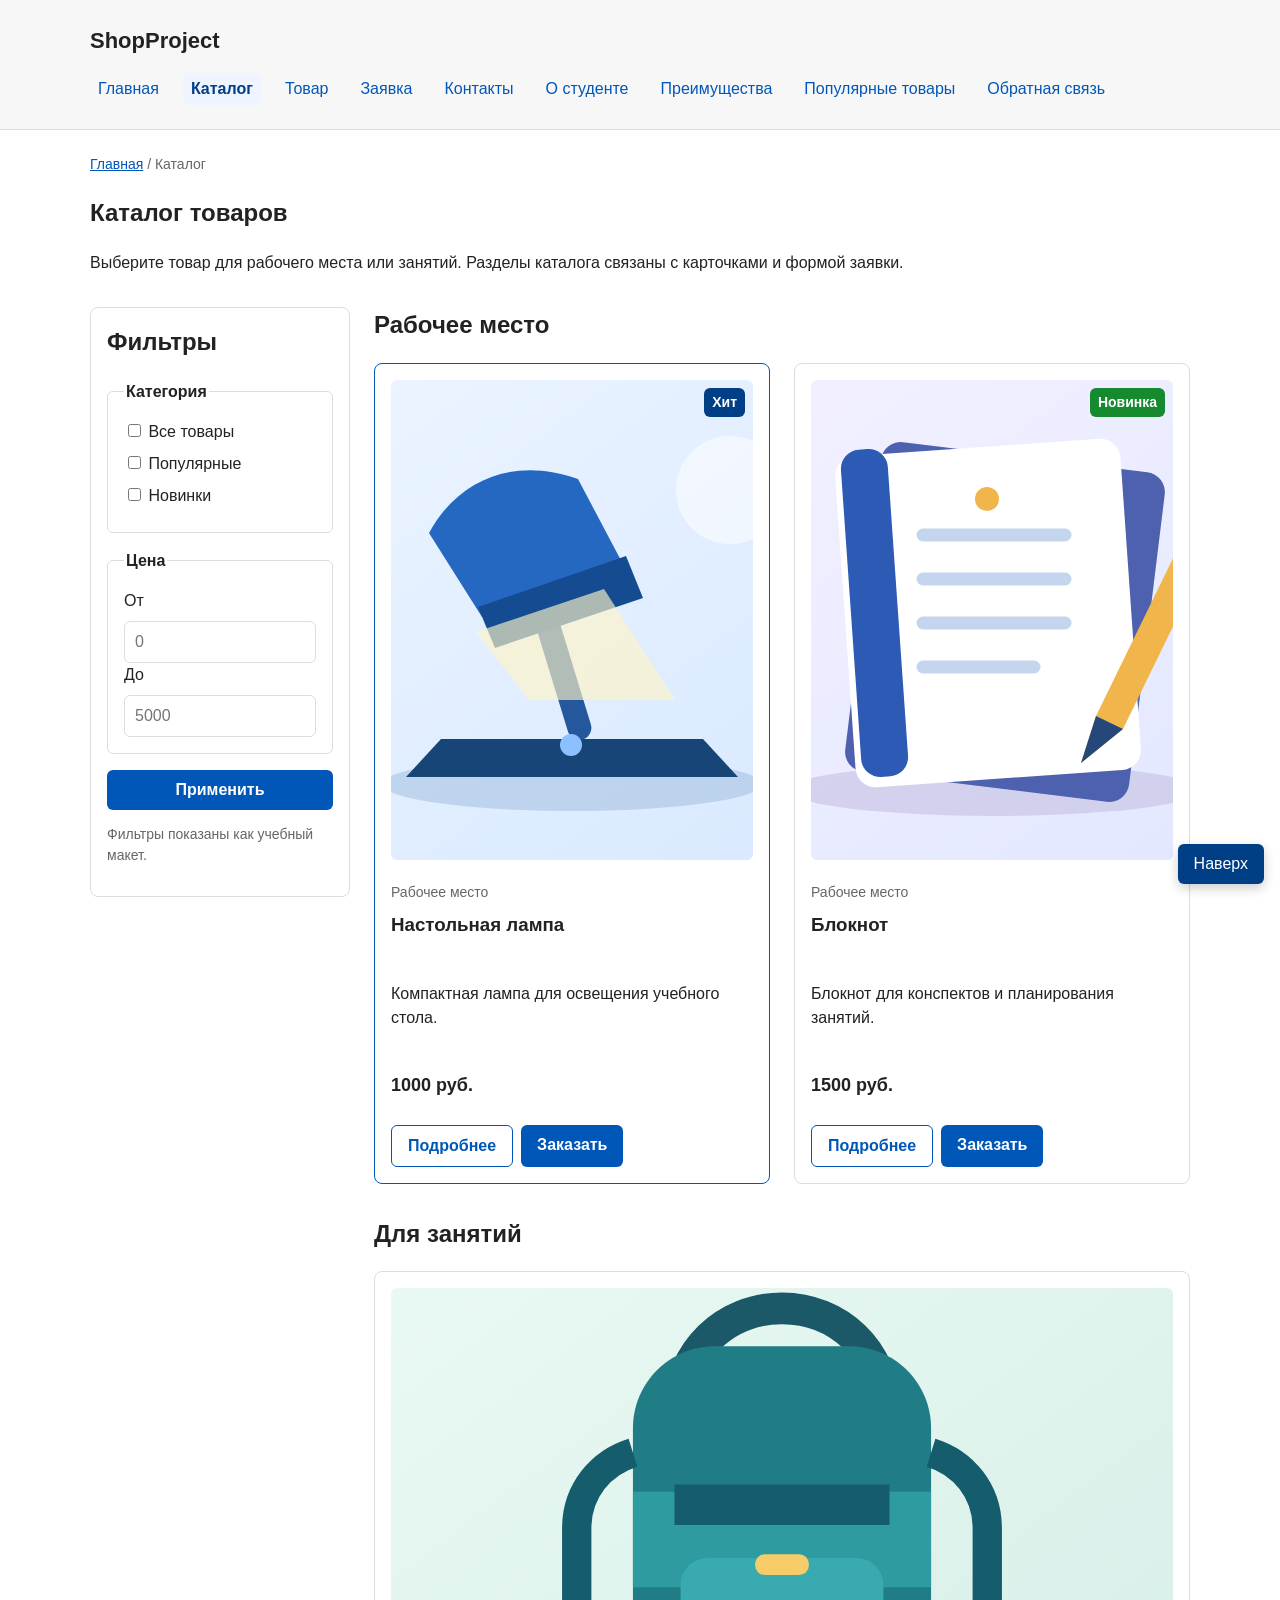
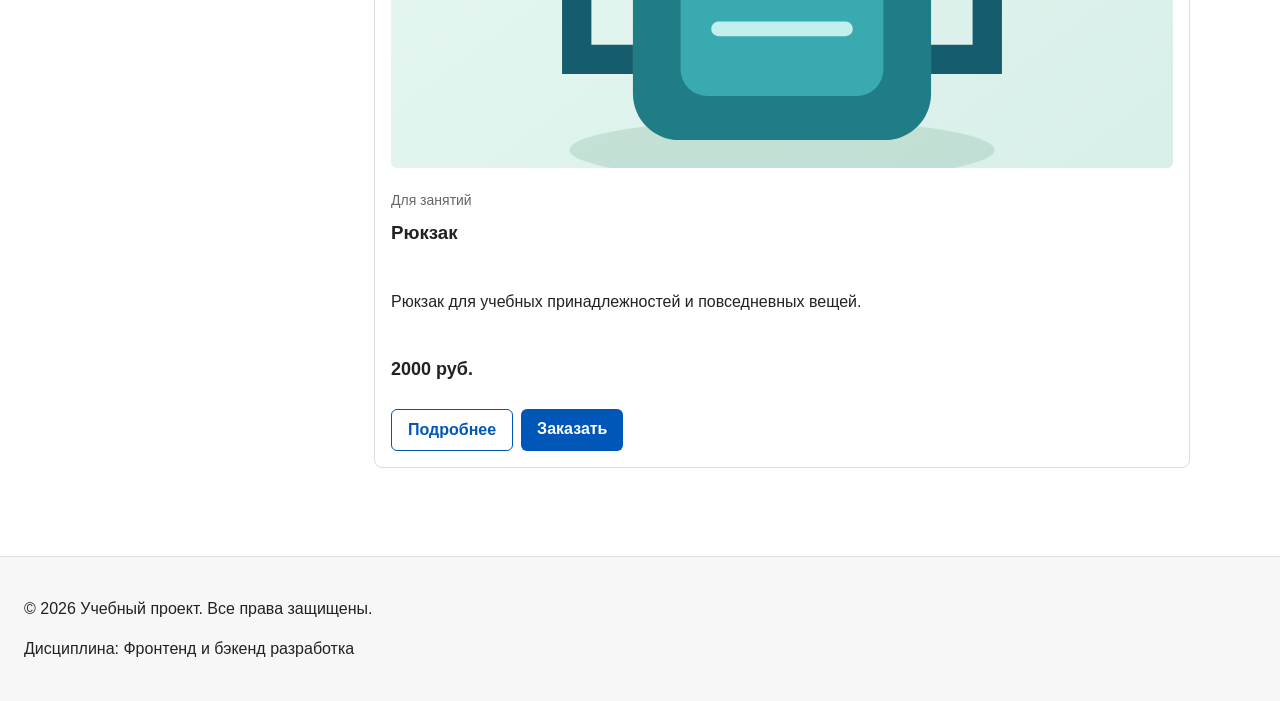
==== commit 42287876: "refactor: apply BEM naming to CSS classes" ====
--- a/catalog.html
+++ b/catalog.html
@@ -8,9 +8,9 @@
   <link rel="stylesheet" href="css/style.css">
 </head>
 <body>
-  <header id="top">
-    <div class="site-header">
-      <a class="site-logo" href="index.html">ShopProject</a>
+  <header class="site-header" id="top">
+    <div class="site-header__inner">
+      <a class="site-header__logo" href="index.html">ShopProject</a>
       <nav class="site-nav" aria-label="Основная навигация">
         <ul class="site-nav__list">
           <li class="site-nav__item"><a class="site-nav__link" href="index.html">Главная</a></li>
@@ -29,8 +29,8 @@
 
   <main>
     <nav class="breadcrumbs" aria-label="Хлебные крошки">
-      <a href="index.html">Главная</a>
-      <span>Каталог</span>
+      <a class="breadcrumbs__link" href="index.html">Главная</a>
+      <span class="breadcrumbs__current">Каталог</span>
     </nav>
 
     <section class="section" aria-labelledby="catalog-heading">
@@ -39,30 +39,30 @@
     </section>
 
     <div class="catalog-layout">
-      <aside class="catalog-filters catalog-filter" aria-labelledby="filters-heading">
-        <h2 id="filters-heading">Фильтры</h2>
+      <aside class="catalog-filters" aria-labelledby="filters-heading">
+        <h2 class="catalog-filters__title" id="filters-heading">Фильтры</h2>
         <form class="filters-form" action="#" method="get">
-          <fieldset>
-            <legend>Категория</legend>
-            <label><input type="checkbox" name="category" value="all"> Все товары</label>
-            <label><input type="checkbox" name="category" value="popular"> Популярные</label>
-            <label><input type="checkbox" name="category" value="new"> Новинки</label>
+          <fieldset class="filters-form__group">
+            <legend class="filters-form__legend">Категория</legend>
+            <label class="filters-form__label"><input type="checkbox" name="category" value="all"> Все товары</label>
+            <label class="filters-form__label"><input type="checkbox" name="category" value="popular"> Популярные</label>
+            <label class="filters-form__label"><input type="checkbox" name="category" value="new"> Новинки</label>
           </fieldset>
-          <fieldset>
-            <legend>Цена</legend>
-            <label for="price-from">От</label>
-            <input id="price-from" name="price-from" type="number" min="0" placeholder="0">
-            <label for="price-to">До</label>
-            <input id="price-to" name="price-to" type="number" min="0" placeholder="5000">
+          <fieldset class="filters-form__group">
+            <legend class="filters-form__legend">Цена</legend>
+            <label class="filters-form__label" for="price-from">От</label>
+            <input class="filters-form__input" id="price-from" name="price-from" type="number" min="0" placeholder="0">
+            <label class="filters-form__label" for="price-to">До</label>
+            <input class="filters-form__input" id="price-to" name="price-to" type="number" min="0" placeholder="5000">
           </fieldset>
-          <button class="button" type="submit">Применить</button>
+          <button class="button button--primary" type="submit">Применить</button>
         </form>
-        <p class="catalog-filter__note">Фильтры показаны как учебный макет.</p>
+        <p class="catalog-filters__note">Фильтры показаны как учебный макет.</p>
       </aside>
 
       <div class="catalog-products catalog-layout__content">
         <section class="section" id="workspace" aria-labelledby="workspace-heading">
-          <h2 id="workspace-heading">Рабочее место</h2>
+          <h2 class="section__title" id="workspace-heading">Рабочее место</h2>
           <div class="products-grid">
             <article class="product-card product-card--featured">
               <span class="product-card__badge">Хит</span>
@@ -73,7 +73,7 @@
               <p class="product-card__price">1000 руб.</p>
               <div class="product-card__actions">
                 <a class="button button--secondary" href="product.html#lamp">Подробнее</a>
-                <a class="button" href="order.html#order-form">Заказать</a>
+                <a class="button button--primary product-card__button" href="order.html#order-form">Заказать</a>
               </div>
             </article>
 
@@ -86,14 +86,14 @@
               <p class="product-card__price">1500 руб.</p>
               <div class="product-card__actions">
                 <a class="button button--secondary" href="product.html#notebook">Подробнее</a>
-                <a class="button" href="order.html#order-form">Заказать</a>
+                <a class="button button--primary product-card__button" href="order.html#order-form">Заказать</a>
               </div>
             </article>
           </div>
         </section>
 
         <section class="section" id="study" aria-labelledby="study-heading">
-          <h2 id="study-heading">Для занятий</h2>
+          <h2 class="section__title" id="study-heading">Для занятий</h2>
           <div class="products-grid">
             <article class="product-card">
               <img class="product-card__image" src="images/backpack.svg" alt="Рюкзак" width="640" height="480" loading="lazy">
@@ -103,7 +103,7 @@
               <p class="product-card__price">2000 руб.</p>
               <div class="product-card__actions">
                 <a class="button button--secondary" href="product.html#backpack">Подробнее</a>
-                <a class="button" href="order.html#order-form">Заказать</a>
+                <a class="button button--primary product-card__button" href="order.html#order-form">Заказать</a>
               </div>
             </article>
           </div>
@@ -112,7 +112,7 @@
     </div>
   </main>
 
-  <footer>
+  <footer class="site-footer">
     <p>&copy; 2026 Учебный проект. Все права защищены.</p>
     <p>Дисциплина: Фронтенд и бэкенд разработка</p>
   </footer>
--- a/css/style.css
+++ b/css/style.css
@@ -58,18 +58,18 @@
   max-width: 100%;
 }
 
-header,
-main,
-footer {
+main {
   padding: var(--space-lg);
 }
 
-header {
+.site-header {
+  padding: var(--space-lg);
   background-color: var(--color-surface);
   border-bottom: 1px solid var(--color-border);
 }
 
-footer {
+.site-footer {
+  padding: var(--space-lg);
   background-color: var(--color-surface);
   border-top: 1px solid var(--color-border);
 }
@@ -99,18 +99,21 @@
 .button {
   display: inline-block;
   padding: var(--space-sm) var(--space-md);
+  text-decoration: none;
+  border: none;
+  border-radius: var(--radius-sm);
+  cursor: pointer;
+  font: inherit;
+  font-weight: bold;
+  text-align: center;
+}
+
+.button--primary {
   color: var(--color-white);
   background-color: var(--color-primary);
-  text-decoration: none;
-  border: none;
-  border-radius: var(--radius-sm);
-  cursor: pointer;
-  font: inherit;
-  font-weight: bold;
-  text-align: center;
-}
-
-.button:hover {
+}
+
+.button--primary:hover {
   color: var(--color-white);
   background-color: var(--color-primary-dark);
 }
@@ -120,7 +123,7 @@
   outline-offset: 3px;
 }
 
-button:disabled,
+.button:disabled,
 .button--disabled {
   opacity: 0.6;
   cursor: not-allowed;
@@ -141,7 +144,7 @@
    4. Компоненты страницы
    =============================== */
 
-.site-header {
+.site-header__inner {
   max-width: var(--container-width);
   margin: 0 auto;
   display: flex;
@@ -151,7 +154,7 @@
   gap: var(--space-md);
 }
 
-.site-logo {
+.site-header__logo {
   font-weight: bold;
   font-size: 22px;
   text-decoration: none;
@@ -199,12 +202,12 @@
   color: var(--color-muted);
 }
 
-.breadcrumbs a {
+.breadcrumbs__link {
   color: var(--color-primary);
 }
 
-.breadcrumbs a + a::before,
-.breadcrumbs span::before {
+.breadcrumbs__link + .breadcrumbs__link::before,
+.breadcrumbs__current::before {
   content: " / ";
   color: var(--color-muted);
 }
@@ -218,7 +221,7 @@
   border-radius: var(--radius-lg);
 }
 
-.hero h1 {
+.hero__title {
   margin-top: 0;
   font-size: clamp(28px, 4vw, 42px);
 }
@@ -235,7 +238,7 @@
   margin: 0 auto var(--space-xl);
 }
 
-.section h2 {
+.section__title {
   margin-top: 0;
 }
 
@@ -247,7 +250,7 @@
   list-style: none;
 }
 
-.advantages-list li {
+.advantages-list__item {
   padding: var(--space-md);
   background-color: var(--color-surface);
   border-radius: var(--radius-md);
@@ -294,6 +297,10 @@
   background-color: var(--color-success);
 }
 
+.product-card--featured {
+  border-color: var(--color-primary);
+}
+
 .product-card__image {
   width: 100%;
   aspect-ratio: 4 / 3;
@@ -346,9 +353,6 @@
 
 .catalog-filters {
   grid-area: filters;
-}
-
-.catalog-filter {
   position: sticky;
   top: var(--space-md);
   z-index: 2;
@@ -359,11 +363,11 @@
   background-color: var(--color-white);
 }
 
-.catalog-filter h2 {
-  margin-top: 0;
-}
-
-.catalog-filter__note {
+.catalog-filters__title {
+  margin-top: 0;
+}
+
+.catalog-filters__note {
   color: var(--color-muted);
   font-size: 14px;
 }
@@ -381,7 +385,7 @@
   gap: var(--space-md);
 }
 
-.filters-form fieldset {
+.filters-form__group {
   min-width: 0;
   margin: 0;
   padding: var(--space-md);
@@ -389,16 +393,16 @@
   border-radius: var(--radius-sm);
 }
 
-.filters-form legend {
+.filters-form__legend {
   font-weight: 700;
 }
 
-.filters-form label {
+.filters-form__label {
   display: block;
   margin-bottom: var(--space-sm);
 }
 
-.filters-form input[type="number"] {
+.filters-form__input {
   width: 100%;
   padding: 8px 10px;
   border: 1px solid var(--color-border);
@@ -488,7 +492,7 @@
   background-color: var(--color-surface-accent);
 }
 
-.order-page__note h2 {
+.order-page__note-title {
   margin-top: 0;
   font-size: 18px;
 }
@@ -528,19 +532,23 @@
   background-color: rgba(0, 0, 0, 0.5);
 }
 
-.form-field {
+.order-dialog__title {
+  margin-top: 0;
+}
+
+.order-form__field {
   margin-bottom: var(--space-md);
 }
 
-.form-field label {
+.order-form__label {
   display: block;
   margin-bottom: var(--space-xs);
   font-weight: bold;
 }
 
-.form-field input,
-.form-field select,
-.form-field textarea {
+.order-form__input,
+.order-form__select,
+.order-form__textarea {
   width: 100%;
   padding: 10px 12px;
   border: 1px solid var(--color-border);
@@ -549,38 +557,37 @@
   background-color: var(--color-white);
 }
 
-.form-field input[type="checkbox"] {
+.order-form__input[type="checkbox"] {
   width: auto;
   margin-right: var(--space-xs);
 }
 
-.form-field small {
+.order-form__hint {
   display: block;
   margin-top: var(--space-xs);
   color: var(--color-muted);
 }
 
-.form-field input:hover,
-.form-field select:hover,
-.form-field textarea:hover {
+.order-form__input:hover,
+.order-form__select:hover,
+.order-form__textarea:hover {
   border-color: var(--color-primary);
 }
 
-.form-field input:focus-visible,
-.form-field select:focus-visible,
-.form-field textarea:focus-visible,
-.form-actions button:focus-visible {
+.order-form__input:focus-visible,
+.order-form__select:focus-visible,
+.order-form__textarea:focus-visible {
   outline: 2px solid var(--color-primary);
   outline-offset: 3px;
 }
 
-.form-field input[aria-invalid="true"],
-.form-field select[aria-invalid="true"],
-.form-field textarea[aria-invalid="true"] {
+.order-form__input[aria-invalid="true"],
+.order-form__select[aria-invalid="true"],
+.order-form__textarea[aria-invalid="true"] {
   border-color: var(--color-danger);
 }
 
-.form-actions {
+.order-form__actions {
   display: flex;
   flex-wrap: wrap;
   gap: var(--space-md);
@@ -609,7 +616,7 @@
     grid-template-columns: minmax(0, 1fr);
   }
 
-  .catalog-filter {
+  .catalog-filters {
     position: static;
   }
 
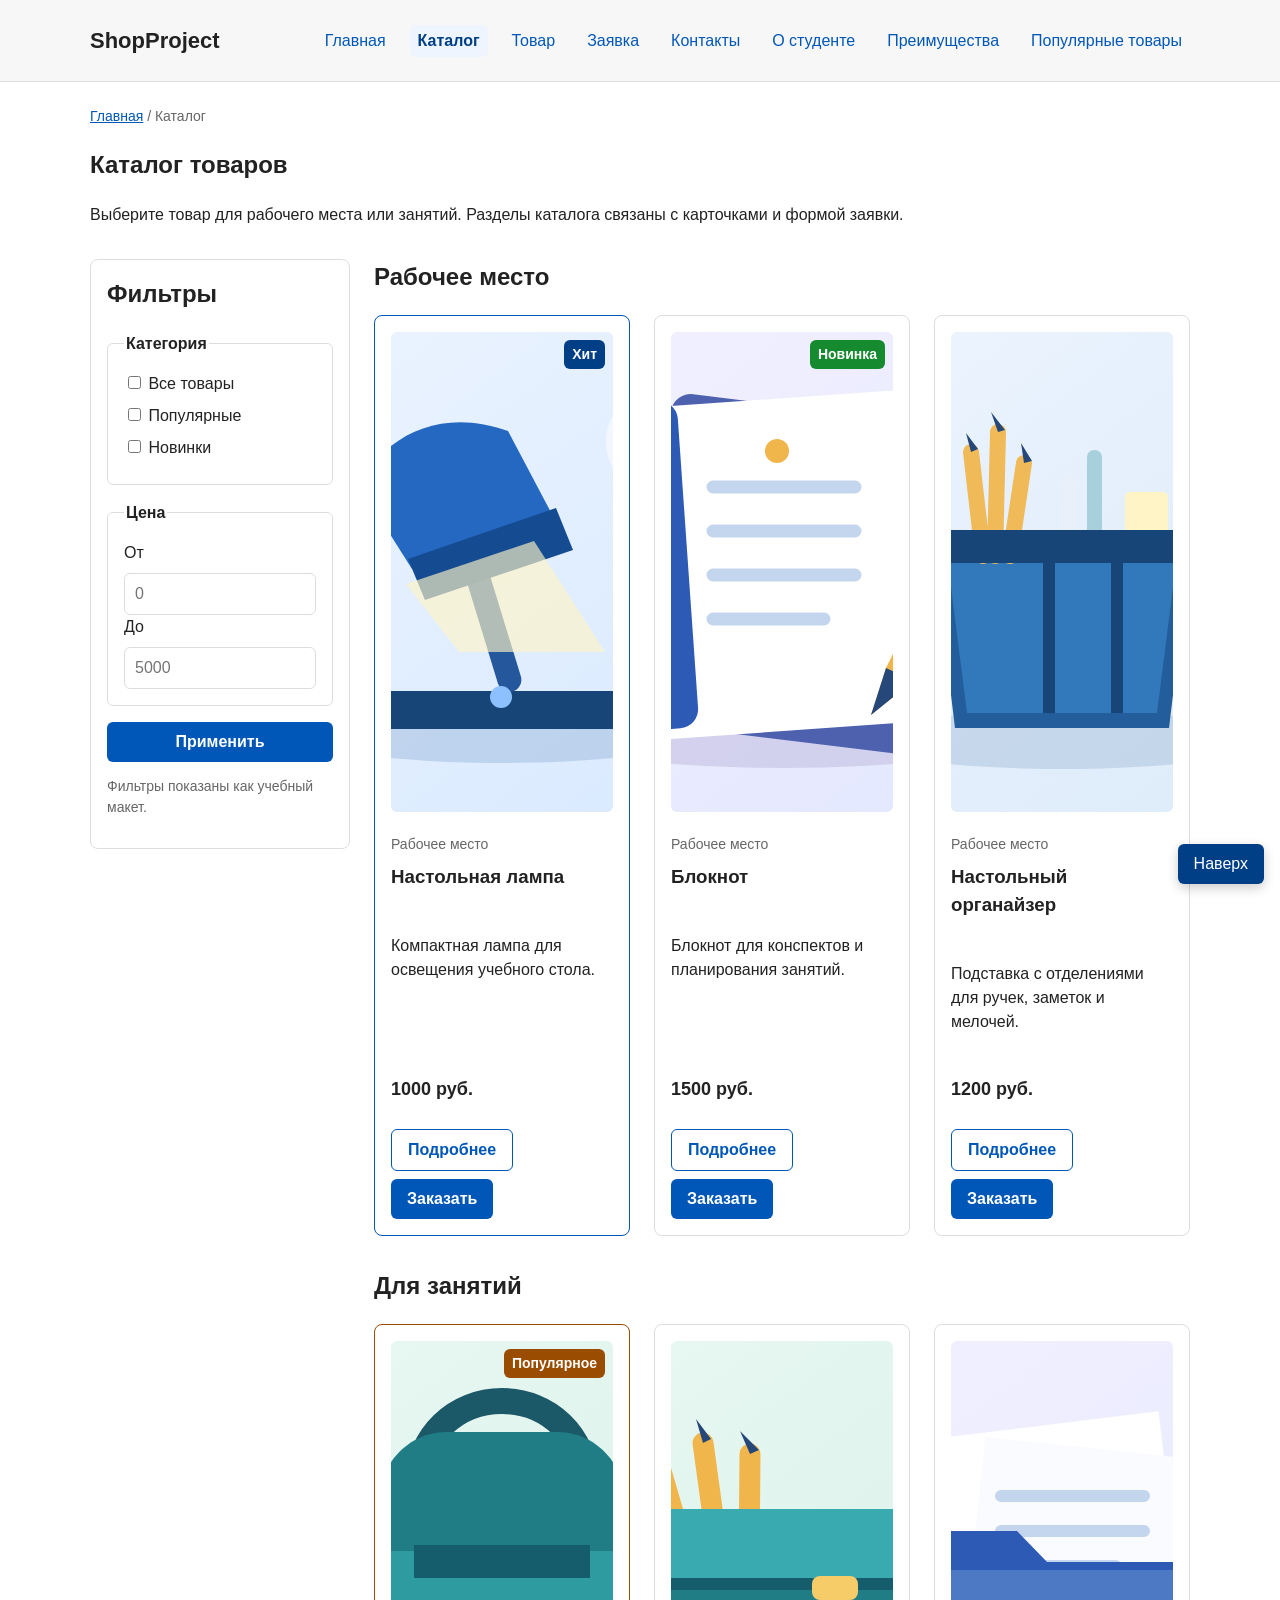
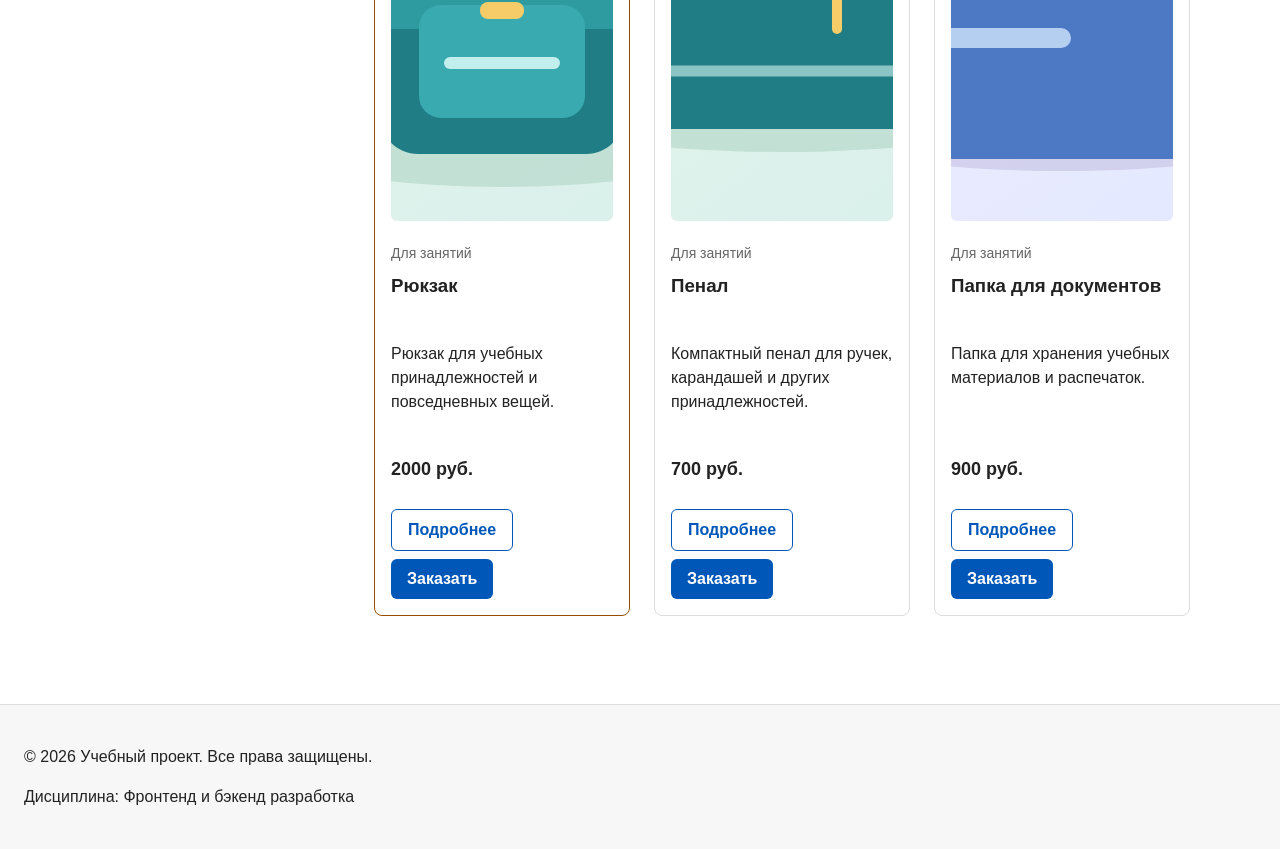
==== commit 61b2e9fd: "feat: expand shop catalog and page sections" ====
--- a/catalog.html
+++ b/catalog.html
@@ -21,7 +21,6 @@
           <li class="site-nav__item"><a class="site-nav__link" href="student.html">О студенте</a></li>
           <li class="site-nav__item"><a class="site-nav__link" href="index.html#advantages">Преимущества</a></li>
           <li class="site-nav__item"><a class="site-nav__link" href="index.html#popular">Популярные товары</a></li>
-          <li class="site-nav__item"><a class="site-nav__link" href="index.html#contacts">Обратная связь</a></li>
         </ul>
       </nav>
     </div>
@@ -89,13 +88,26 @@
                 <a class="button button--primary product-card__button" href="order.html#order-form">Заказать</a>
               </div>
             </article>
+
+            <article class="product-card">
+              <img class="product-card__image" src="images/organizer.svg" alt="Настольный органайзер" width="640" height="480" loading="lazy">
+              <p class="product-card__category">Рабочее место</p>
+              <h3 class="product-card__title">Настольный органайзер</h3>
+              <p class="product-card__description">Подставка с отделениями для ручек, заметок и мелочей.</p>
+              <p class="product-card__price">1200 руб.</p>
+              <div class="product-card__actions">
+                <a class="button button--secondary" href="product.html#organizer">Подробнее</a>
+                <a class="button button--primary product-card__button" href="order.html#order-form">Заказать</a>
+              </div>
+            </article>
           </div>
         </section>
 
         <section class="section" id="study" aria-labelledby="study-heading">
           <h2 class="section__title" id="study-heading">Для занятий</h2>
           <div class="products-grid">
-            <article class="product-card">
+            <article class="product-card product-card--popular">
+              <span class="product-card__badge">Популярное</span>
               <img class="product-card__image" src="images/backpack.svg" alt="Рюкзак" width="640" height="480" loading="lazy">
               <p class="product-card__category">Для занятий</p>
               <h3 class="product-card__title">Рюкзак</h3>
@@ -103,6 +115,30 @@
               <p class="product-card__price">2000 руб.</p>
               <div class="product-card__actions">
                 <a class="button button--secondary" href="product.html#backpack">Подробнее</a>
+                <a class="button button--primary product-card__button" href="order.html#order-form">Заказать</a>
+              </div>
+            </article>
+
+            <article class="product-card">
+              <img class="product-card__image" src="images/pencil-case.svg" alt="Пенал" width="640" height="480" loading="lazy">
+              <p class="product-card__category">Для занятий</p>
+              <h3 class="product-card__title">Пенал</h3>
+              <p class="product-card__description">Компактный пенал для ручек, карандашей и других принадлежностей.</p>
+              <p class="product-card__price">700 руб.</p>
+              <div class="product-card__actions">
+                <a class="button button--secondary" href="product.html#pencil-case">Подробнее</a>
+                <a class="button button--primary product-card__button" href="order.html#order-form">Заказать</a>
+              </div>
+            </article>
+
+            <article class="product-card">
+              <img class="product-card__image" src="images/folder.svg" alt="Папка для документов" width="640" height="480" loading="lazy">
+              <p class="product-card__category">Для занятий</p>
+              <h3 class="product-card__title">Папка для документов</h3>
+              <p class="product-card__description">Папка для хранения учебных материалов и распечаток.</p>
+              <p class="product-card__price">900 руб.</p>
+              <div class="product-card__actions">
+                <a class="button button--secondary" href="product.html#folder">Подробнее</a>
                 <a class="button button--primary product-card__button" href="order.html#order-form">Заказать</a>
               </div>
             </article>
--- a/css/style.css
+++ b/css/style.css
@@ -15,6 +15,7 @@
   --color-danger: #b00020;
   --color-success: #168a2f;
   --color-success-bg: #eefaf0;
+  --color-popular: #9a4d00;
   --color-white: #ffffff;
 
   /* Отступы */
@@ -43,6 +44,7 @@
 
 html {
   scroll-behavior: smooth;
+  scroll-padding-top: 120px;
 }
 
 body {
@@ -63,6 +65,9 @@
 }
 
 .site-header {
+  position: sticky;
+  top: 0;
+  z-index: 20;
   padding: var(--space-lg);
   background-color: var(--color-surface);
   border-bottom: 1px solid var(--color-border);
@@ -297,6 +302,14 @@
   background-color: var(--color-success);
 }
 
+.product-card--popular {
+  border-color: var(--color-popular);
+}
+
+.product-card--popular .product-card__badge {
+  background-color: var(--color-popular);
+}
+
 .product-card--featured {
   border-color: var(--color-primary);
 }
@@ -332,6 +345,128 @@
   flex-wrap: wrap;
   gap: var(--space-sm);
   margin-top: auto;
+}
+
+.reviews__layout {
+  display: grid;
+  grid-template-columns: minmax(0, 1fr) minmax(0, 1fr);
+  gap: var(--space-lg);
+  align-items: start;
+}
+
+.review-form {
+  padding: var(--space-lg);
+  background-color: var(--color-surface);
+  border-radius: var(--radius-md);
+}
+
+.review-form__field {
+  margin-bottom: var(--space-md);
+}
+
+.review-form__label {
+  display: block;
+  margin-bottom: var(--space-xs);
+  font-weight: bold;
+}
+
+.review-form__input {
+  width: 100%;
+  padding: 10px 12px;
+  border: 1px solid var(--color-border);
+  border-radius: var(--radius-sm);
+  background-color: var(--color-white);
+  font: inherit;
+}
+
+.review-form__input:focus-visible,
+.faq__question:focus-visible {
+  outline: 2px solid var(--color-primary);
+  outline-offset: 3px;
+}
+
+.review-form__textarea {
+  resize: vertical;
+}
+
+.review-form__note {
+  margin-bottom: 0;
+  color: var(--color-muted);
+  font-size: 14px;
+}
+
+.reviews__empty {
+  margin-top: 0;
+  padding: var(--space-lg);
+  background-color: var(--color-surface-accent);
+  border-radius: var(--radius-md);
+}
+
+.reviews__subtitle {
+  margin: 0 0 var(--space-sm);
+  font-size: 18px;
+}
+
+.reviews__list {
+  display: grid;
+  gap: var(--space-md);
+}
+
+.reviews__list:not(:empty) {
+  margin-bottom: var(--space-lg);
+}
+
+.review-card {
+  padding: var(--space-lg);
+  background-color: var(--color-surface-accent);
+  border-radius: var(--radius-md);
+}
+
+.review-card:focus-visible {
+  outline: 2px solid var(--color-primary);
+  outline-offset: 3px;
+}
+
+.review-card__meta {
+  display: flex;
+  flex-wrap: wrap;
+  align-items: baseline;
+  justify-content: space-between;
+  gap: var(--space-sm);
+}
+
+.review-card__author {
+  font-weight: bold;
+}
+
+.review-card__product,
+.review-card__rating {
+  margin: var(--space-xs) 0;
+  color: var(--color-muted);
+}
+
+.review-card__text {
+  margin-bottom: 0;
+  overflow-wrap: anywhere;
+  white-space: pre-wrap;
+}
+
+.faq__item {
+  margin-bottom: var(--space-sm);
+  background-color: var(--color-surface);
+  border-radius: var(--radius-md);
+}
+
+.faq__question {
+  padding: var(--space-md) var(--space-lg);
+  cursor: pointer;
+  font-weight: bold;
+}
+
+.faq__answer {
+  margin: 0;
+  max-width: 82ch;
+  padding: 0 var(--space-lg) var(--space-lg);
 }
 
 .aside-info {
@@ -451,7 +586,7 @@
 
 .comparison-table {
   width: 100%;
-  min-width: 620px;
+  min-width: 1000px;
   border-collapse: collapse;
 }
 
@@ -610,9 +745,38 @@
 }
 
 @media (max-width: 820px) {
+  html {
+    scroll-padding-top: 96px;
+  }
+
+  .site-header {
+    padding: var(--space-sm) var(--space-md);
+  }
+
+  .site-header__inner {
+    gap: var(--space-xs);
+  }
+
+  .site-nav {
+    width: 100%;
+    overflow-x: auto;
+  }
+
+  .site-nav__list {
+    width: max-content;
+    flex-wrap: nowrap;
+    justify-content: flex-start;
+    gap: var(--space-xs);
+  }
+
+  .site-nav__link {
+    white-space: nowrap;
+  }
+
   .catalog-layout,
   .product-detail,
-  .order-page {
+  .order-page,
+  .reviews__layout {
     grid-template-columns: minmax(0, 1fr);
   }
 
@@ -623,4 +787,5 @@
   .catalog-layout {
     grid-template-areas: "filters" "products";
   }
-}
+
+}
